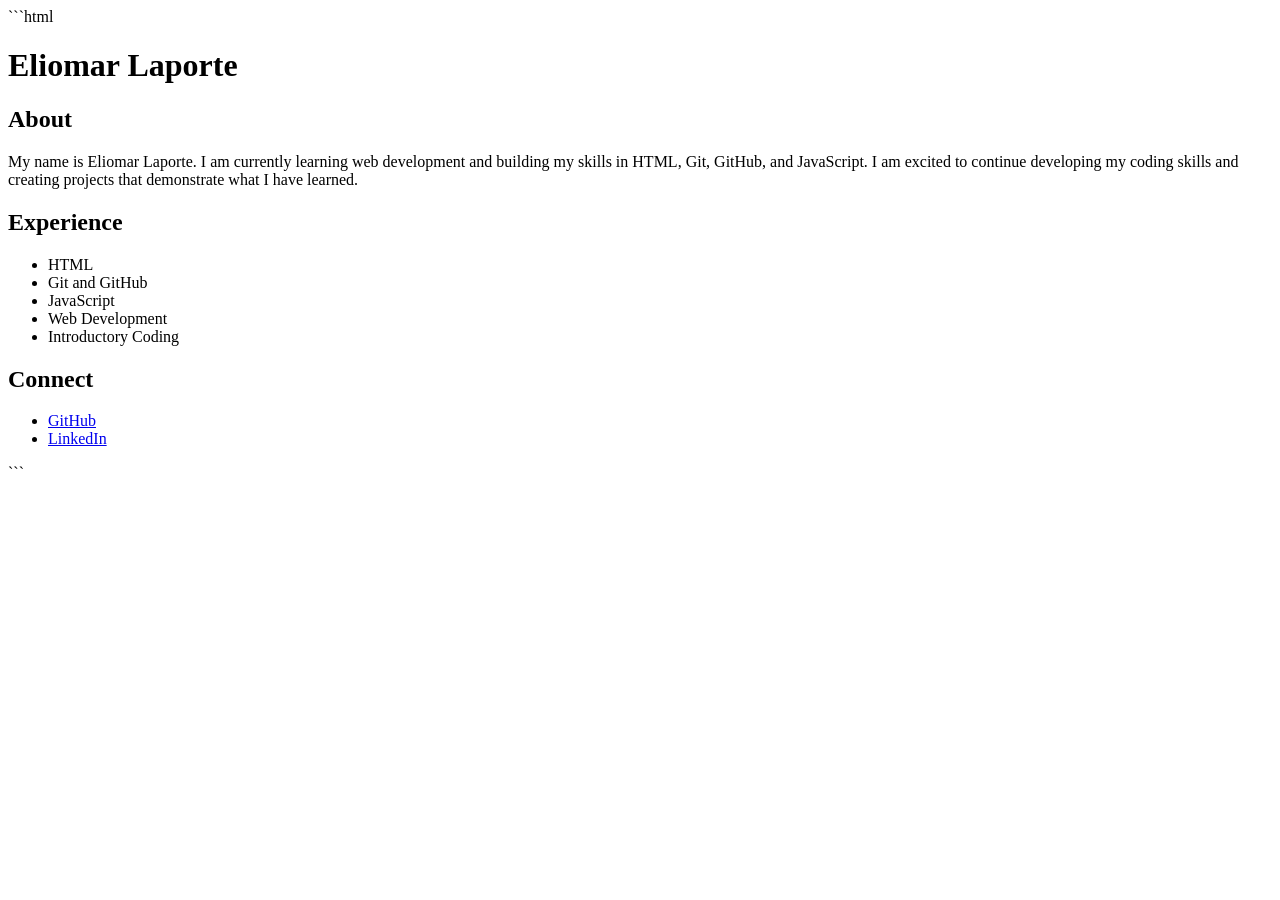
==== index.html @ 5fbab970 "revert CSS changes from main" ====
```html
<!DOCTYPE html>
<html lang="en">

<head>
    <title>Eliomar Laporte's Portfolio</title>

    <meta charset="UTF-8">
    <meta name="description" content="Eliomar Laporte's personal portfolio website">
    <meta name="keywords" content="Eliomar Laporte, HTML, GitHub, LinkedIn, web development, portfolio">
    <meta name="author" content="Eliomar Laporte">
</head>

<body>

    <h1>Eliomar Laporte</h1>

    <section id="About">
        <h2>About</h2>

        <p>
            My name is Eliomar Laporte. I am currently learning web development
            and building my skills in HTML, Git, GitHub, and JavaScript. I am
            excited to continue developing my coding skills and creating projects
            that demonstrate what I have learned.
        </p>
    </section>

    <section id="Experience">
        <h2>Experience</h2>

        <ul>
            <li>HTML</li>
            <li>Git and GitHub</li>
            <li>JavaScript</li>
            <li>Web Development</li>
            <li>Introductory Coding</li>
        </ul>
    </section>

    <section id="Connect">
        <h2>Connect</h2>

        <ul>
            <li>
                <a href="https://github.com/DrShrimpPuertoRico04">GitHub</a>
            </li>

            <li>
                <a href="https://www.linkedin.com/in/eliomar-laporte-131102322">LinkedIn</a>
            </li>
        </ul>
    </section>

</body>

</html>
```
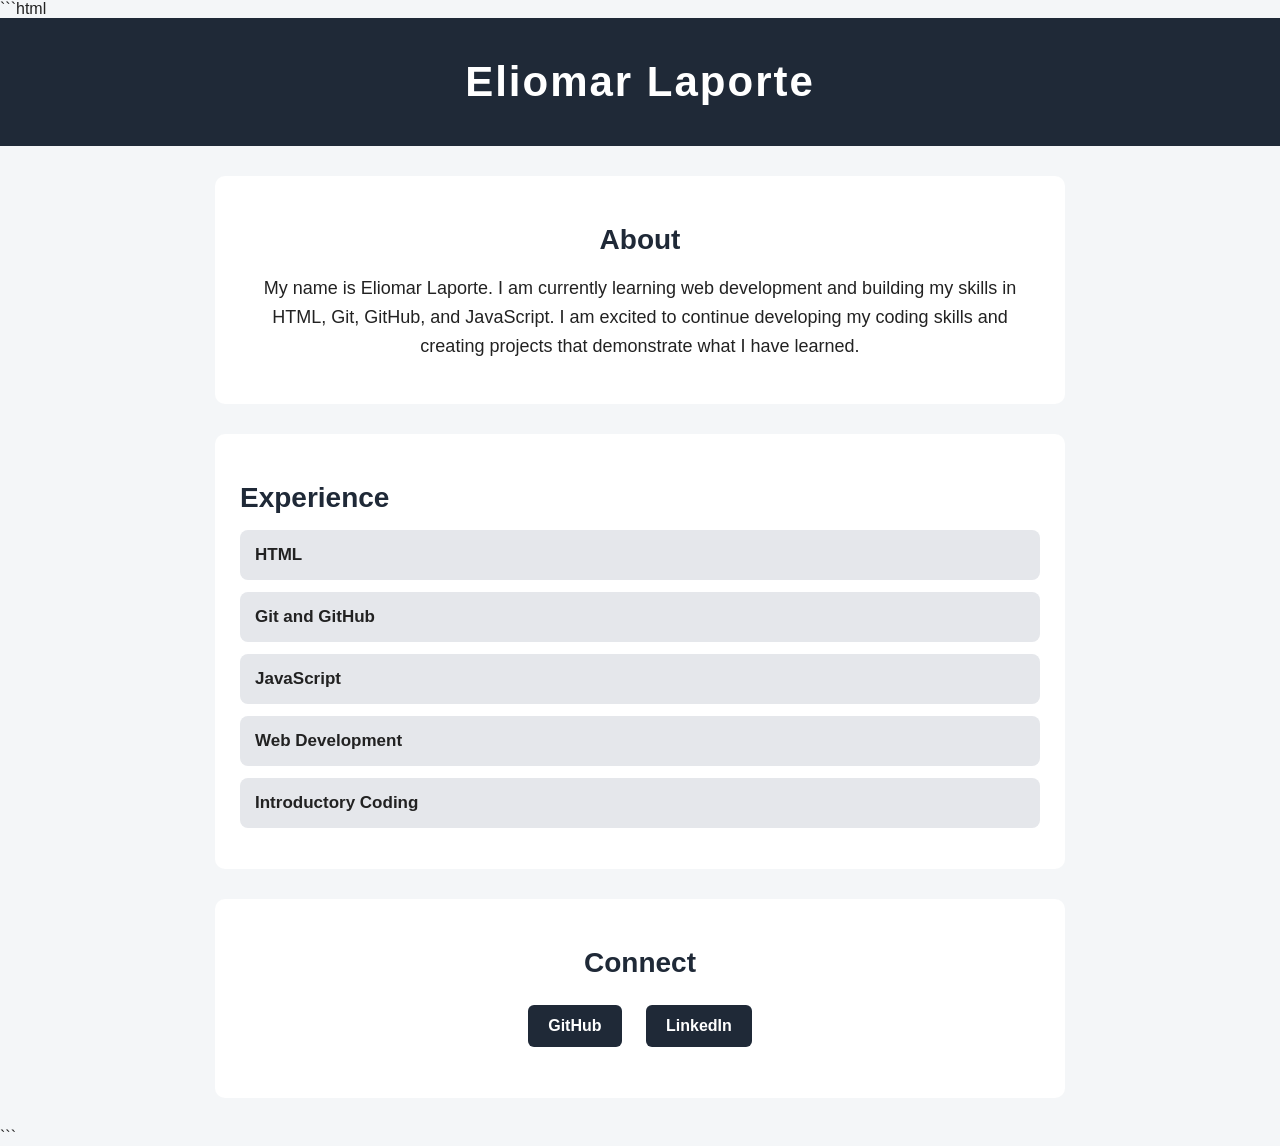
==== commit 62da08c5: "complete lesson 6 CSS styling" ====
--- a/index.html
+++ b/index.html
@@ -9,6 +9,8 @@
     <meta name="description" content="Eliomar Laporte's personal portfolio website">
     <meta name="keywords" content="Eliomar Laporte, HTML, GitHub, LinkedIn, web development, portfolio">
     <meta name="author" content="Eliomar Laporte">
+   
+    <link rel="stylesheet" href="css/index.css">
 </head>
 
 <body>
--- a/css/index.css
+++ b/css/index.css
@@ -0,0 +1,88 @@
+body {
+    background-color: #f4f6f8;
+    color: #222222;
+    font-family: Arial, Helvetica, sans-serif;
+    margin: 0;
+    padding: 0;
+}
+
+section {
+    margin: 30px auto;
+    padding: 25px;
+    max-width: 800px;
+    background-color: white;
+    border-radius: 10px;
+}
+
+#About {
+    text-align: center;
+}
+
+#Experience {
+    text-align: left;
+}
+
+#Connect {
+    text-align: center;
+}
+
+h1 {
+    background-color: #1f2937;
+    color: white;
+    font-size: 42px;
+    font-weight: bold;
+    text-align: center;
+    margin: 0;
+    padding: 40px 20px;
+    letter-spacing: 2px;
+}
+
+h2 {
+    color: #1f2937;
+    font-size: 28px;
+    font-weight: bold;
+    margin-bottom: 15px;
+}
+
+p {
+    font-size: 18px;
+    line-height: 1.6;
+}
+
+#Experience ul {
+    padding: 0;
+    list-style: none;
+}
+
+#Experience li {
+    background-color: #e5e7eb;
+    margin: 12px 0;
+    padding: 15px;
+    border-radius: 8px;
+    font-size: 17px;
+    font-weight: bold;
+}
+
+#Connect ul {
+    list-style: none;
+    padding: 0;
+}
+
+#Connect li {
+    display: inline-block;
+    margin: 10px;
+}
+
+#Connect a {
+    display: inline-block;
+    background-color: #1f2937;
+    color: white;
+    text-decoration: none;
+    padding: 12px 20px;
+    border-radius: 6px;
+    font-weight: bold;
+}
+
+#Connect a:hover {
+    background-color: #374151;
+}
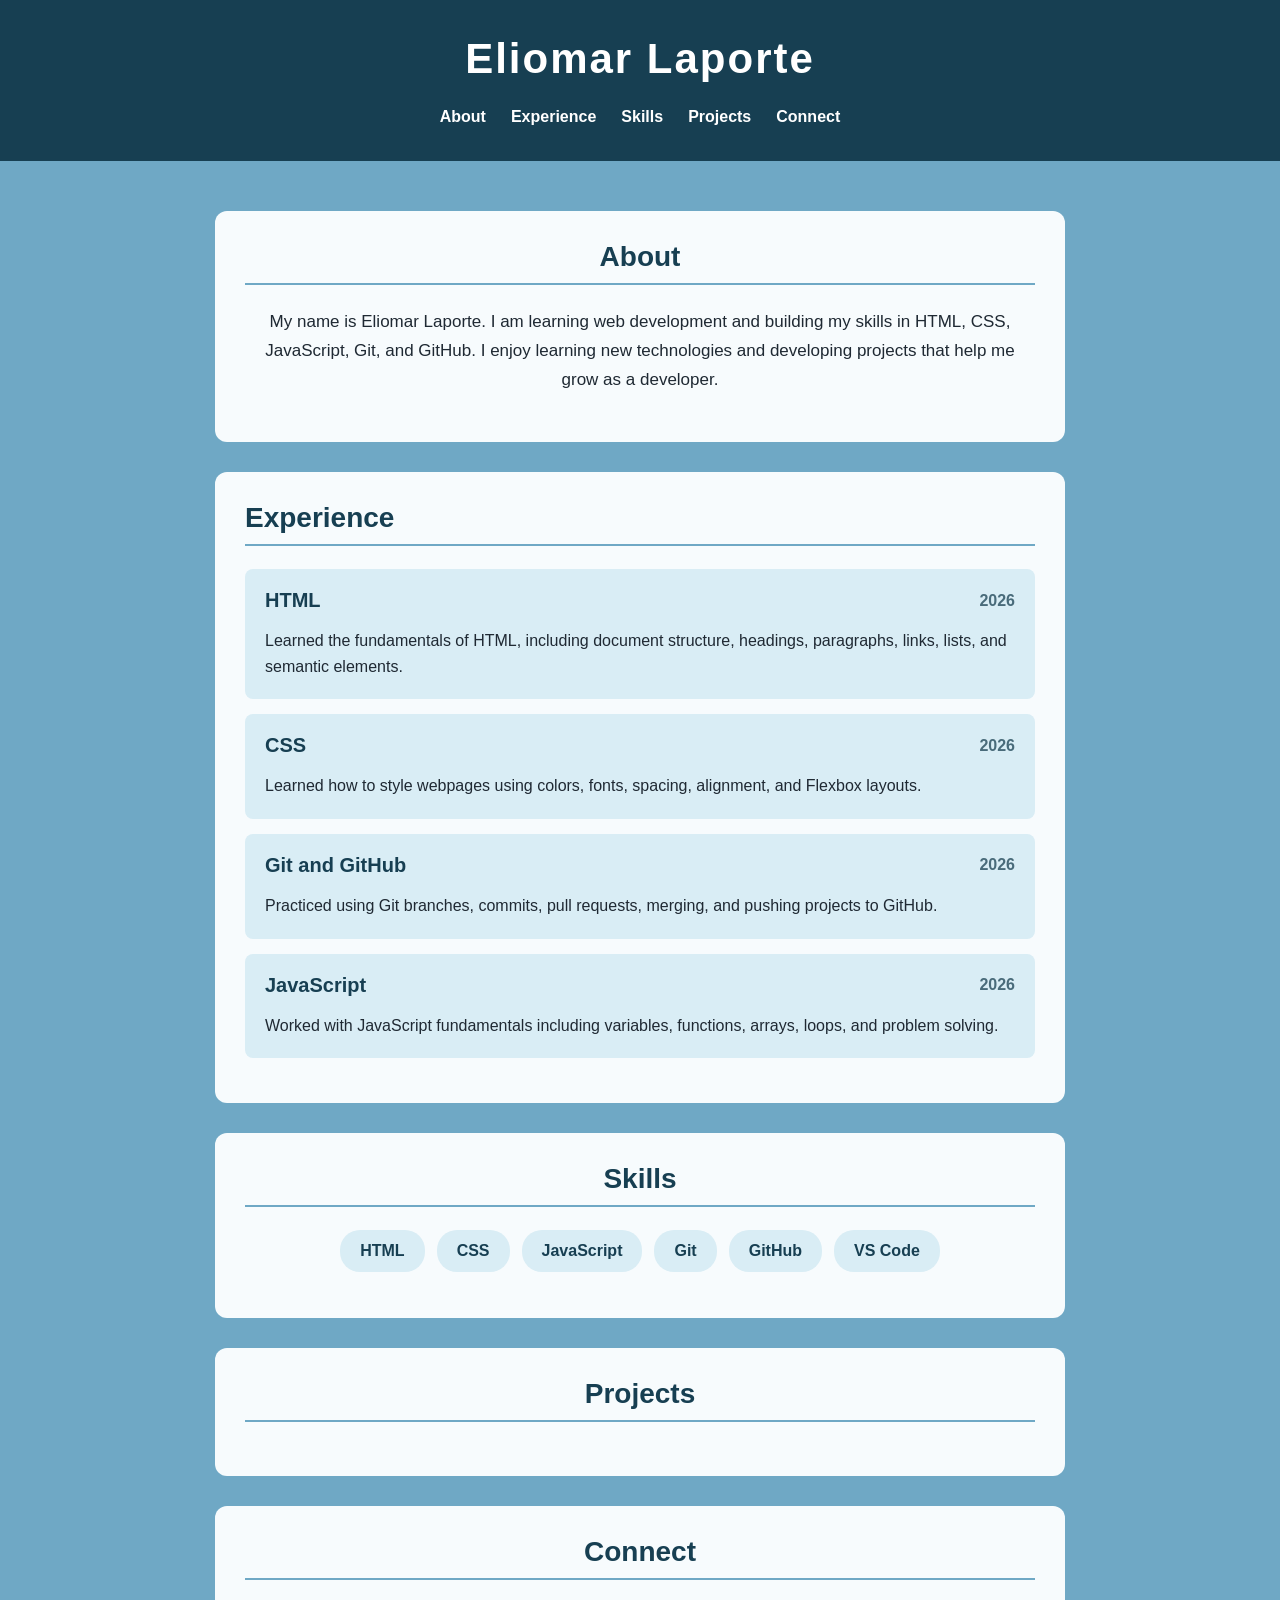
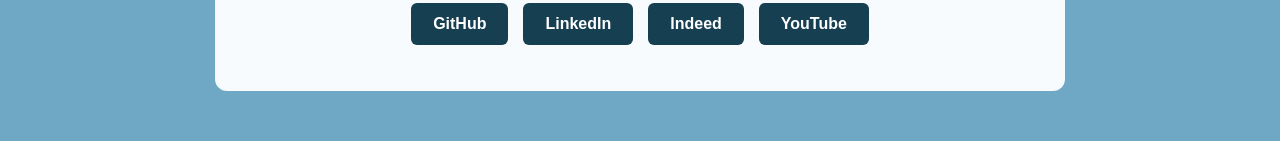
==== commit 7fa11b48: "update portfolio navigation and styling" ====
--- a/index.html
+++ b/index.html
@@ -1,60 +1,147 @@
-```html
 <!DOCTYPE html>
 <html lang="en">
-
 <head>
     <title>Eliomar Laporte's Portfolio</title>
 
     <meta charset="UTF-8">
     <meta name="description" content="Eliomar Laporte's personal portfolio website">
-    <meta name="keywords" content="Eliomar Laporte, HTML, GitHub, LinkedIn, web development, portfolio">
+    <meta name="keywords" content="Eliomar Laporte, HTML, CSS, JavaScript, GitHub, LinkedIn">
     <meta name="author" content="Eliomar Laporte">
-   
+
     <link rel="stylesheet" href="css/index.css">
 </head>
 
 <body>
 
-    <h1>Eliomar Laporte</h1>
+    <header>
+        <h1>Eliomar Laporte</h1>
 
-    <section id="About">
-        <h2>About</h2>
+        <nav>
+            <ul>
+                <li><a href="#About">About</a></li>
+                <li><a href="#Experience">Experience</a></li>
+                <li><a href="#Skills">Skills</a></li>
+                <li><a href="#Projects">Projects</a></li>
+                <li><a href="#Connect">Connect</a></li>
+            </ul>
+        </nav>
+    </header>
 
-        <p>
-            My name is Eliomar Laporte. I am currently learning web development
-            and building my skills in HTML, Git, GitHub, and JavaScript. I am
-            excited to continue developing my coding skills and creating projects
-            that demonstrate what I have learned.
-        </p>
-    </section>
+    <main>
 
-    <section id="Experience">
-        <h2>Experience</h2>
+        <section id="About">
+            <h2>About</h2>
+            <p>
+                My name is Eliomar Laporte. I am learning web development
+                and building my skills in HTML, CSS, JavaScript, Git, and
+                GitHub. I enjoy learning new technologies and developing
+                projects that help me grow as a developer.
+            </p>
+        </section>
 
-        <ul>
-            <li>HTML</li>
-            <li>Git and GitHub</li>
-            <li>JavaScript</li>
-            <li>Web Development</li>
-            <li>Introductory Coding</li>
-        </ul>
-    </section>
+        <section id="Experience">
+            <h2>Experience</h2>
 
-    <section id="Connect">
-        <h2>Connect</h2>
+            <ul>
+                <li>
+                    <div class="experience-title">
+                        <h3>HTML</h3>
+                        <span>2026</span>
+                    </div>
+                    <p>
+                        Learned the fundamentals of HTML, including document
+                        structure, headings, paragraphs, links, lists, and
+                        semantic elements.
+                    </p>
+                </li>
 
-        <ul>
-            <li>
-                <a href="https://github.com/DrShrimpPuertoRico04">GitHub</a>
-            </li>
+                <li>
+                    <div class="experience-title">
+                        <h3>CSS</h3>
+                        <span>2026</span>
+                    </div>
+                    <p>
+                        Learned how to style webpages using colors, fonts,
+                        spacing, alignment, and Flexbox layouts.
+                    </p>
+                </li>
 
-            <li>
-                <a href="https://www.linkedin.com/in/eliomar-laporte-131102322">LinkedIn</a>
-            </li>
-        </ul>
-    </section>
+                <li>
+                    <div class="experience-title">
+                        <h3>Git and GitHub</h3>
+                        <span>2026</span>
+                    </div>
+                    <p>
+                        Practiced using Git branches, commits, pull requests,
+                        merging, and pushing projects to GitHub.
+                    </p>
+                </li>
+
+                <li>
+                    <div class="experience-title">
+                        <h3>JavaScript</h3>
+                        <span>2026</span>
+                    </div>
+                    <p>
+                        Worked with JavaScript fundamentals including
+                        variables, functions, arrays, loops, and problem
+                        solving.
+                    </p>
+                </li>
+            </ul>
+        </section>
+
+        <section id="Skills">
+            <h2>Skills</h2>
+
+            <ul>
+                <li>HTML</li>
+                <li>CSS</li>
+                <li>JavaScript</li>
+                <li>Git</li>
+                <li>GitHub</li>
+                <li>VS Code</li>
+            </ul>
+        </section>
+
+        <section id="Projects">
+            <h2>Projects</h2>
+
+            <ul>
+            </ul>
+        </section>
+
+        <section id="Connect">
+            <h2>Connect</h2>
+
+            <ul>
+                <li>
+                    <a href="https://github.com/DrShrimpPuertoRico04" target="_blank">
+                        GitHub
+                    </a>
+                </li>
+
+                <li>
+                    <a href="https://www.linkedin.com/in/eliomar-laporte-131102322" target="_blank">
+                        LinkedIn
+                    </a>
+                </li>
+
+                <li>
+                    <a href="https://profile.indeed.com/p/eliomarl-3m7c6fk" target="_blank">
+                        Indeed
+                    </a>
+                </li>
+
+                <li>
+                    <a href="https://www.youtube.com/@bluer0c" target="_blank">
+                        YouTube
+                    </a>
+                </li>
+            </ul>
+        </section>
+
+    </main>
 
 </body>
-
-</html>
-```
+</html>
--- a/css/index.css
+++ b/css/index.css
@@ -1,88 +1,166 @@
 body {
-    background-color: #f4f6f8;
-    color: #222222;
+    background-color: #6fa8c5;
+    color: #1f2933;
     font-family: Arial, Helvetica, sans-serif;
     margin: 0;
     padding: 0;
 }
 
+header {
+    background-color: #173f52;
+    padding: 35px 20px;
+}
+
+h1 {
+    color: white;
+    font-size: 42px;
+    text-align: center;
+    margin: 0 0 25px 0;
+    letter-spacing: 2px;
+}
+
+nav ul {
+    display: flex;
+    justify-content: center;
+    flex-wrap: wrap;
+    gap: 25px;
+    list-style: none;
+    margin: 0;
+    padding: 0;
+}
+
+nav a {
+    color: white;
+    text-decoration: none;
+    font-weight: bold;
+    font-size: 16px;
+}
+
+nav a:hover {
+    text-decoration: underline;
+}
+
+main {
+    padding: 20px;
+}
+
 section {
+    max-width: 850px;
     margin: 30px auto;
-    padding: 25px;
-    max-width: 800px;
-    background-color: white;
-    border-radius: 10px;
+    padding: 30px;
+    background-color: #f7fbfd;
+    border-radius: 12px;
+    box-sizing: border-box;
+}
+
+section h2 {
+    color: #173f52;
+    font-size: 28px;
+    margin-top: 0;
+    border-bottom: 2px solid #6fa8c5;
+    padding-bottom: 10px;
 }
 
 #About {
     text-align: center;
 }
 
-#Experience {
-    text-align: left;
+#About p {
+    font-size: 17px;
+    line-height: 1.7;
+}
+
+#Experience ul {
+    list-style: none;
+    padding: 0;
+    margin: 0;
+}
+
+#Experience li {
+    display: flex;
+    flex-direction: column;
+    background-color: #d9edf5;
+    margin: 15px 0;
+    padding: 20px;
+    border-radius: 8px;
+}
+
+.experience-title {
+    display: flex;
+    justify-content: space-between;
+    align-items: center;
+}
+
+.experience-title h3 {
+    color: #173f52;
+    margin: 0;
+    font-size: 20px;
+}
+
+.experience-title span {
+    font-weight: bold;
+    color: #496b7a;
+}
+
+#Experience p {
+    line-height: 1.6;
+    margin-bottom: 0;
+}
+
+#Skills {
+    text-align: center;
+}
+
+#Skills ul {
+    display: flex;
+    justify-content: center;
+    flex-wrap: wrap;
+    gap: 12px;
+    list-style: none;
+    padding: 0;
+}
+
+#Skills li {
+    background-color: #d9edf5;
+    padding: 12px 20px;
+    border-radius: 20px;
+    font-weight: bold;
+    color: #173f52;
+}
+
+#Projects {
+    text-align: center;
+}
+
+#Projects ul {
+    list-style: none;
+    padding: 0;
 }
 
 #Connect {
     text-align: center;
 }
 
-h1 {
-    background-color: #1f2937;
-    color: white;
-    font-size: 42px;
-    font-weight: bold;
-    text-align: center;
-    margin: 0;
-    padding: 40px 20px;
-    letter-spacing: 2px;
-}
-
-h2 {
-    color: #1f2937;
-    font-size: 28px;
-    font-weight: bold;
-    margin-bottom: 15px;
-}
-
-p {
-    font-size: 18px;
-    line-height: 1.6;
-}
-
-#Experience ul {
-    padding: 0;
-    list-style: none;
-}
-
-#Experience li {
-    background-color: #e5e7eb;
-    margin: 12px 0;
-    padding: 15px;
-    border-radius: 8px;
-    font-size: 17px;
-    font-weight: bold;
-}
-
 #Connect ul {
+    display: flex;
+    justify-content: center;
+    align-items: center;
+    flex-wrap: wrap;
+    gap: 15px;
     list-style: none;
     padding: 0;
 }
 
-#Connect li {
-    display: inline-block;
-    margin: 10px;
-}
-
 #Connect a {
-    display: inline-block;
-    background-color: #1f2937;
+    display: block;
+    background-color: #173f52;
     color: white;
     text-decoration: none;
-    padding: 12px 20px;
+    padding: 12px 22px;
     border-radius: 6px;
     font-weight: bold;
 }
 
 #Connect a:hover {
-    background-color: #374151;
+    background-color: #245a70;
 }
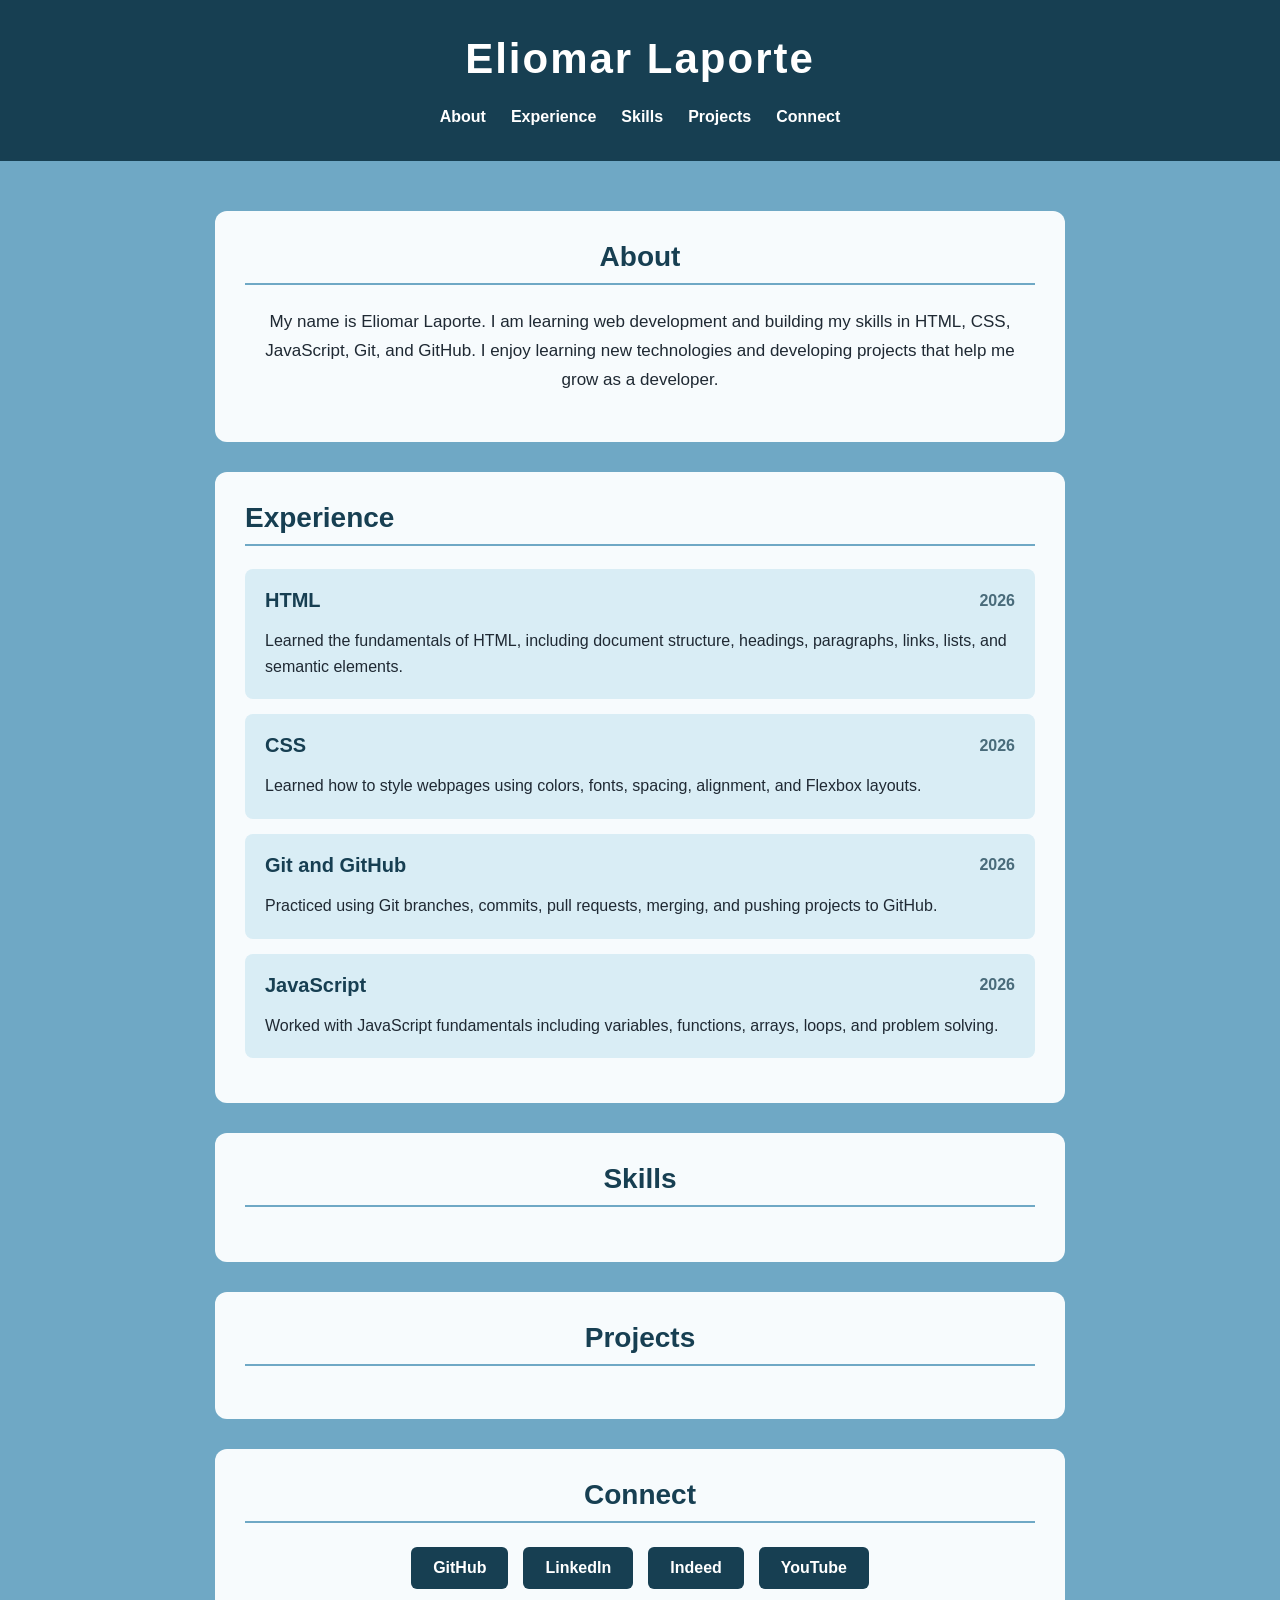
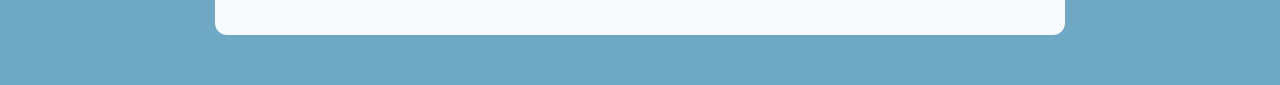
==== commit 8a81c9a9: "js added, created footer and skills" ====
--- a/index.html
+++ b/index.html
@@ -92,17 +92,9 @@
         </section>
 
         <section id="Skills">
-            <h2>Skills</h2>
-
-            <ul>
-                <li>HTML</li>
-                <li>CSS</li>
-                <li>JavaScript</li>
-                <li>Git</li>
-                <li>GitHub</li>
-                <li>VS Code</li>
-            </ul>
-        </section>
+    <h2>Skills</h2>
+    <ul></ul>
+</section>
 
         <section id="Projects">
             <h2>Projects</h2>
@@ -141,7 +133,8 @@
             </ul>
         </section>
 
-    </main>
+        </main>
 
+    <script src="js/index.js"></script>
 </body>
 </html>
--- a/css/index.css
+++ b/css/index.css
@@ -114,19 +114,31 @@
 #Skills ul {
     display: flex;
     justify-content: center;
+    align-items: center;
     flex-wrap: wrap;
-    gap: 12px;
+    gap: 15px;
     list-style: none;
     padding: 0;
+    margin: 25px 0 0 0;
 }
 
 #Skills li {
-    background-color: #d9edf5;
-    padding: 12px 20px;
-    border-radius: 20px;
+    background-color: #b9e3f2;
+    color: #173f52;
+    padding: 12px 24px;
+    border-radius: 50px;
+    font-size: 16px;
     font-weight: bold;
-    color: #173f52;
+    border: 2px solid #8bc9df;
+    box-shadow: 0 3px 8px rgba(23, 63, 82, 0.15);
+    transition: transform 0.2s ease, box-shadow 0.2s ease;
 }
+
+#Skills li:hover {
+    transform: translateY(-4px);
+    box-shadow: 0 6px 12px rgba(23, 63, 82, 0.25);
+}
+
 
 #Projects {
     text-align: center;
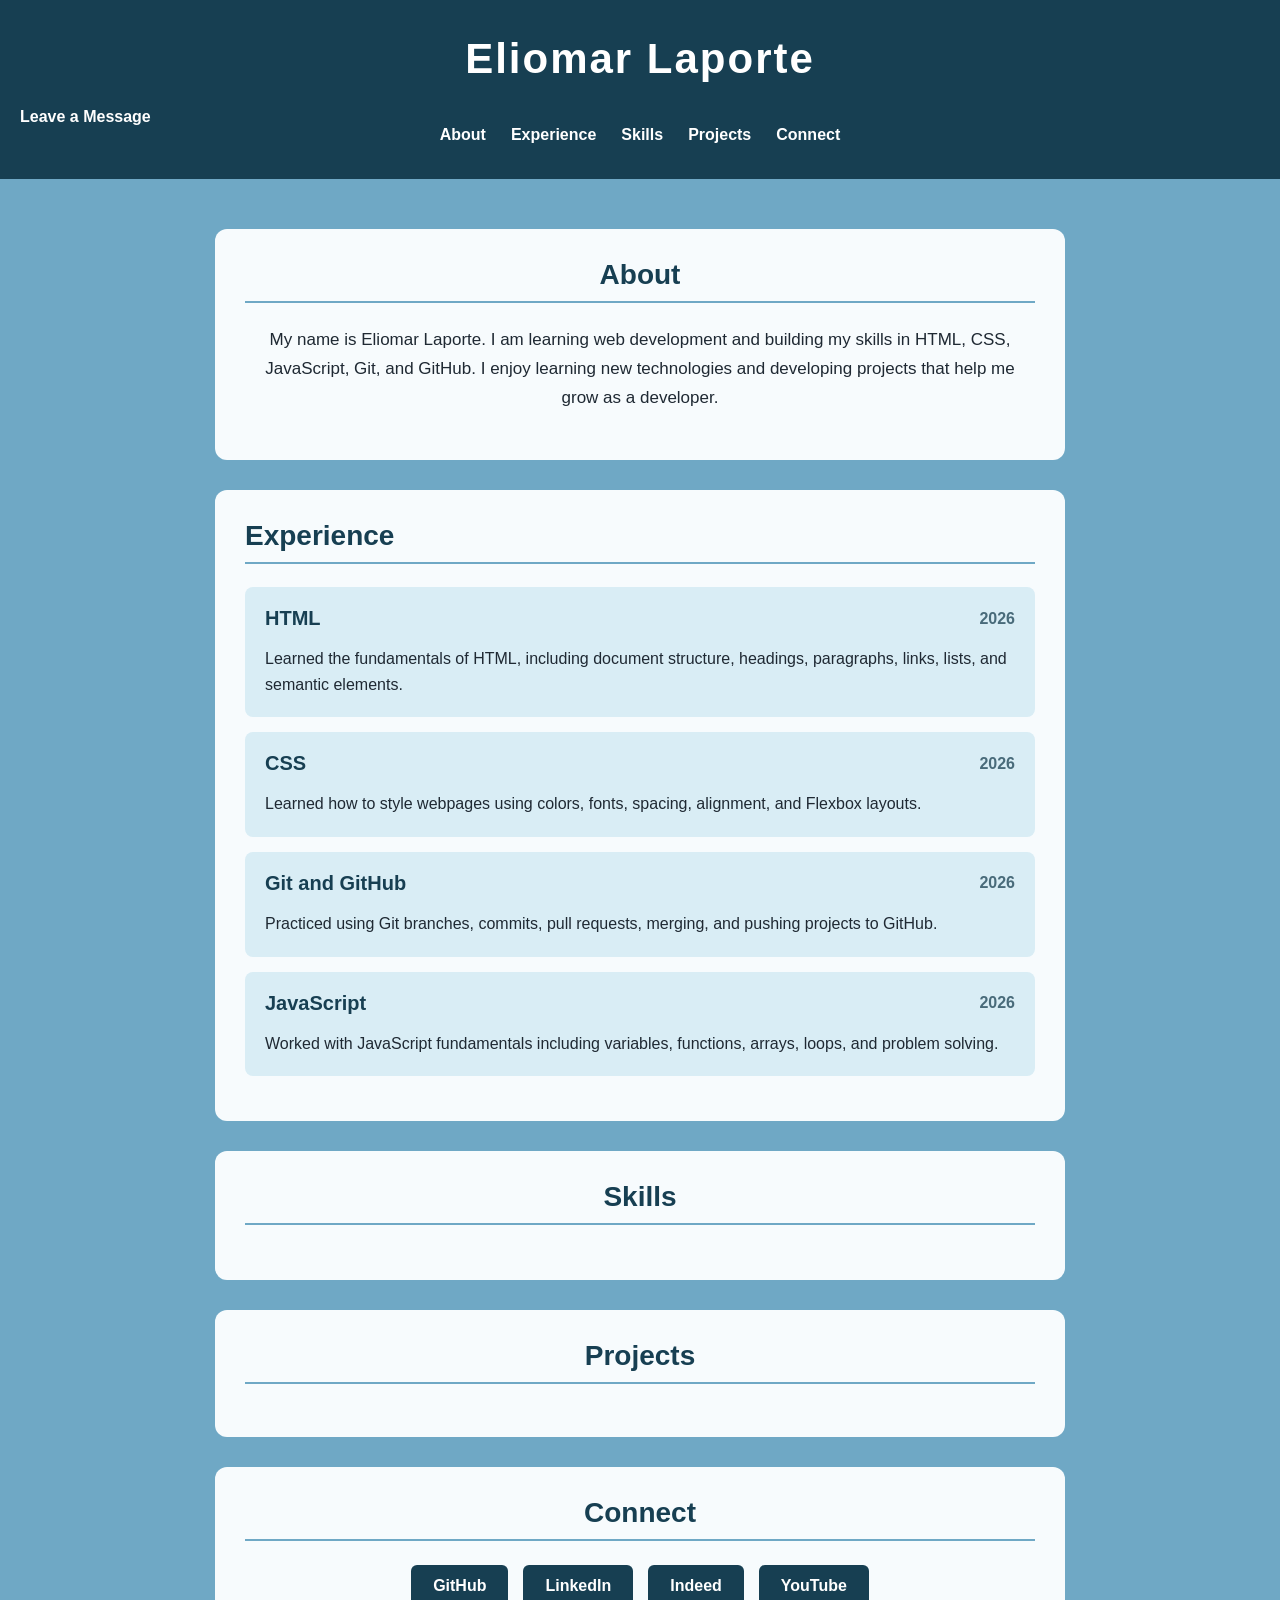
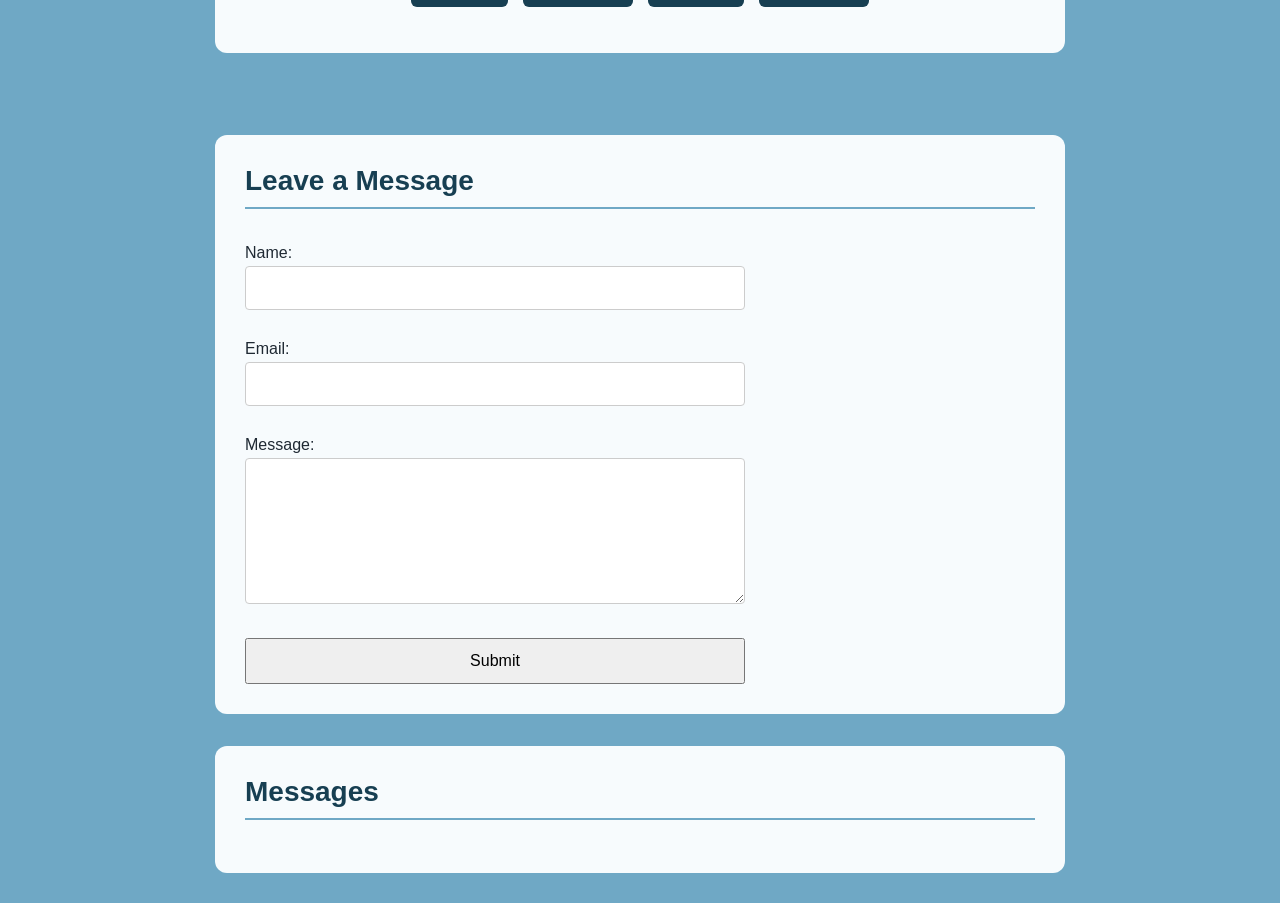
==== commit e74777e2: "form and functionality added" ====
--- a/index.html
+++ b/index.html
@@ -17,6 +17,9 @@
         <h1>Eliomar Laporte</h1>
 
         <nav>
+         
+         <a href="#leave_message">Leave a Message</a>   
+  
             <ul>
                 <li><a href="#About">About</a></li>
                 <li><a href="#Experience">Experience</a></li>
@@ -134,7 +137,38 @@
         </section>
 
         </main>
+<section id="leave_message">
+  <h2>Leave a Message</h2>
 
-    <script src="js/index.js"></script>
+  <form name="leave_message">
+    <label for="usersName">Name:</label>
+    <input type="text" name="usersName" id="usersName" required>
+
+    <br>
+
+    <label for="usersEmail">Email:</label>
+    <input type="email" name="usersEmail" id="usersEmail" required>
+
+    <br>
+
+    <label for="usersMessage">Message:</label>
+    <textarea name="usersMessage" id="usersMessage" required></textarea>
+
+    <br>
+
+    <button type="submit">Submit</button>
+  </form>
+</section>
+
+<section id="messages">
+  <h2>Messages</h2>
+  <ul></ul>
+</section>
+
+<script src="js/index.js"></script>
+
+
 </body>
-</html>+</html>
+
+
--- a/css/index.css
+++ b/css/index.css
@@ -175,4 +175,72 @@
 
 #Connect a:hover {
     background-color: #245a70;
-}+}
+
+#leave_message {
+  margin-top: 2rem;
+}
+
+#leave_message form {
+  display: flex;
+  flex-direction: column;
+  max-width: 500px;
+}
+
+#leave_message label {
+  margin-top: 0.75rem;
+  margin-bottom: 0.25rem;
+}
+
+#leave_message input,
+#leave_message textarea {
+  padding: 0.75rem;
+  font-size: 1rem;
+  border: 1px solid #ccc;
+  border-radius: 4px;
+}
+
+#leave_message textarea {
+  min-height: 120px;
+  resize: vertical;
+}
+
+#leave_message button {
+  margin-top: 1rem;
+  padding: 0.75rem 1.25rem;
+  font-size: 1rem;
+  cursor: pointer;
+}
+
+#messages {
+  margin-top: 2rem;
+}
+
+#messages li {
+  margin-bottom: 1rem;
+}
+
+#messages button {
+  margin-left: 1rem;
+  padding: 0.4rem 0.75rem;
+  cursor: pointer;
+}
+
+@media (max-width: 600px) {
+  #leave_message input,
+  #leave_message textarea,
+  #leave_message button {
+    width: 100%;
+    box-sizing: border-box;
+    min-height: 44px;
+  }
+
+  #leave_message textarea {
+    min-height: 120px;
+  }
+
+  #messages button {
+    min-height: 44px;
+    padding: 0.5rem 1rem;
+  }
+}
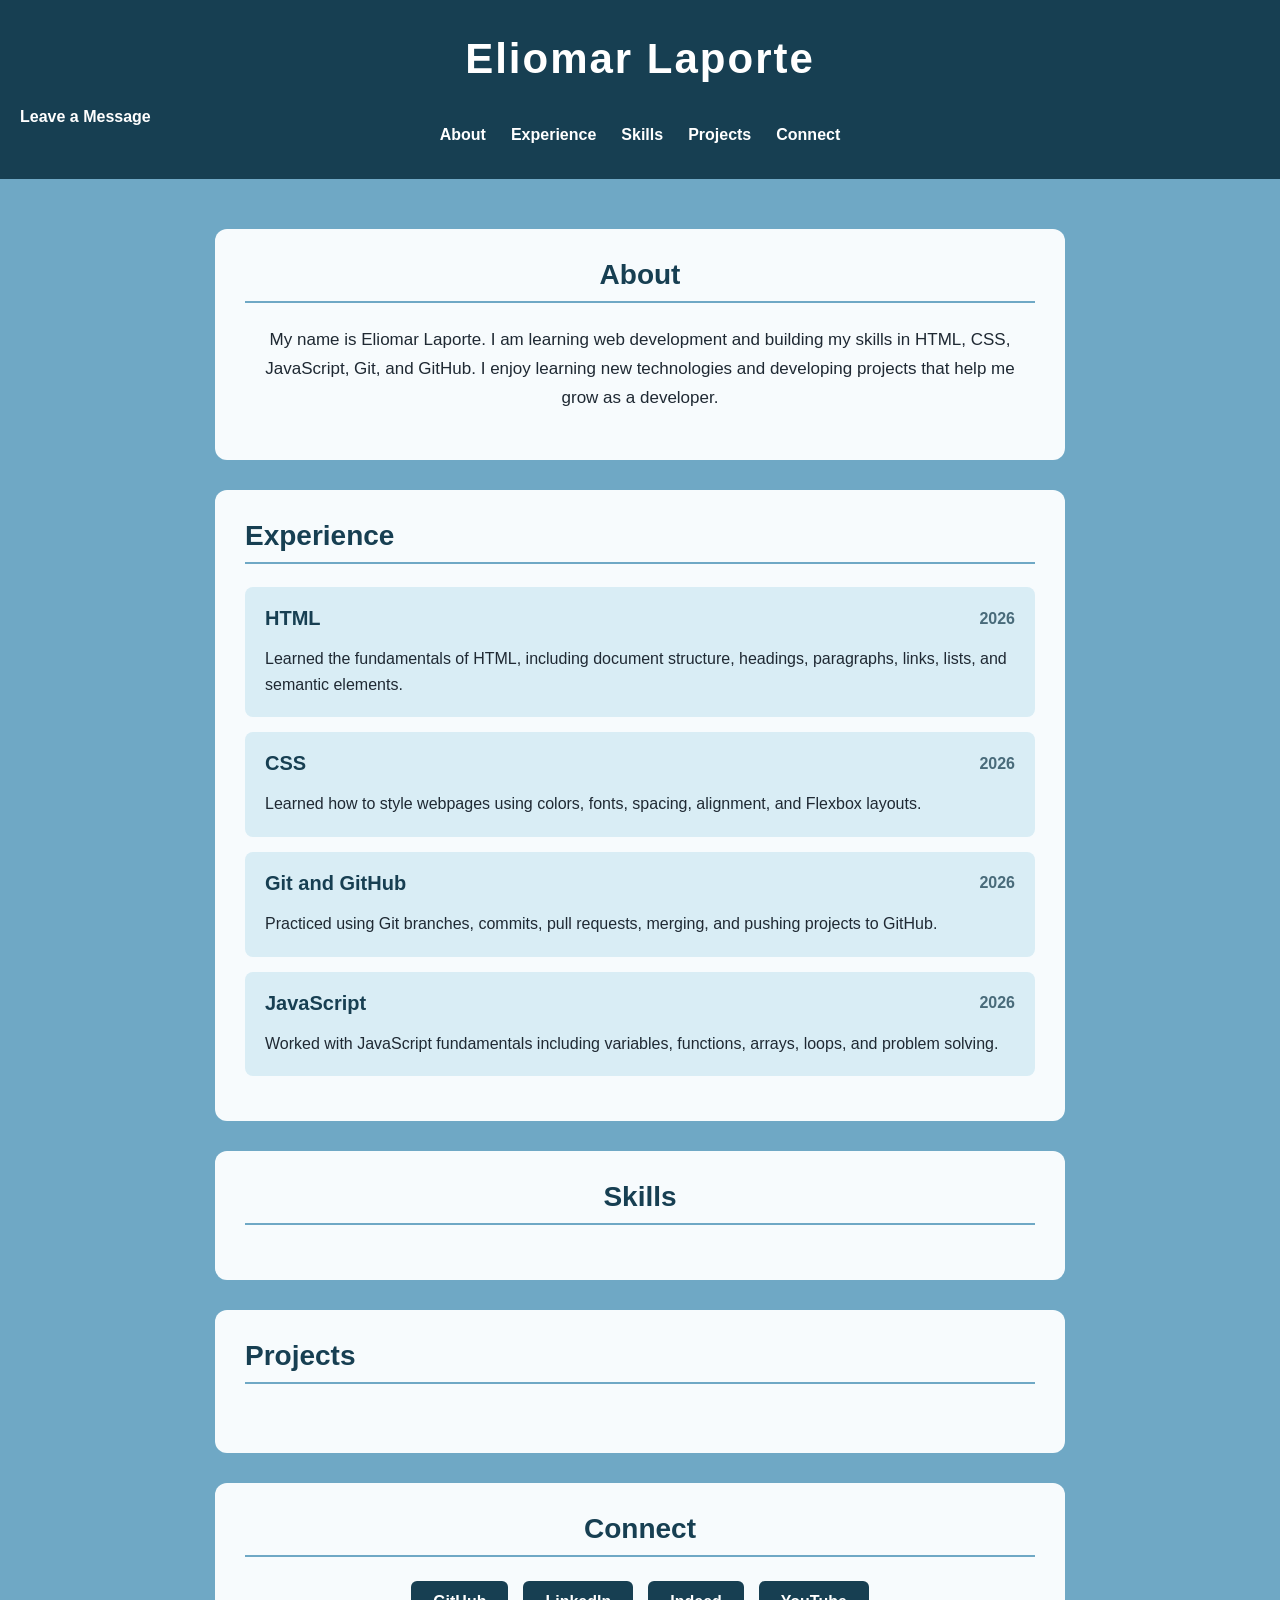
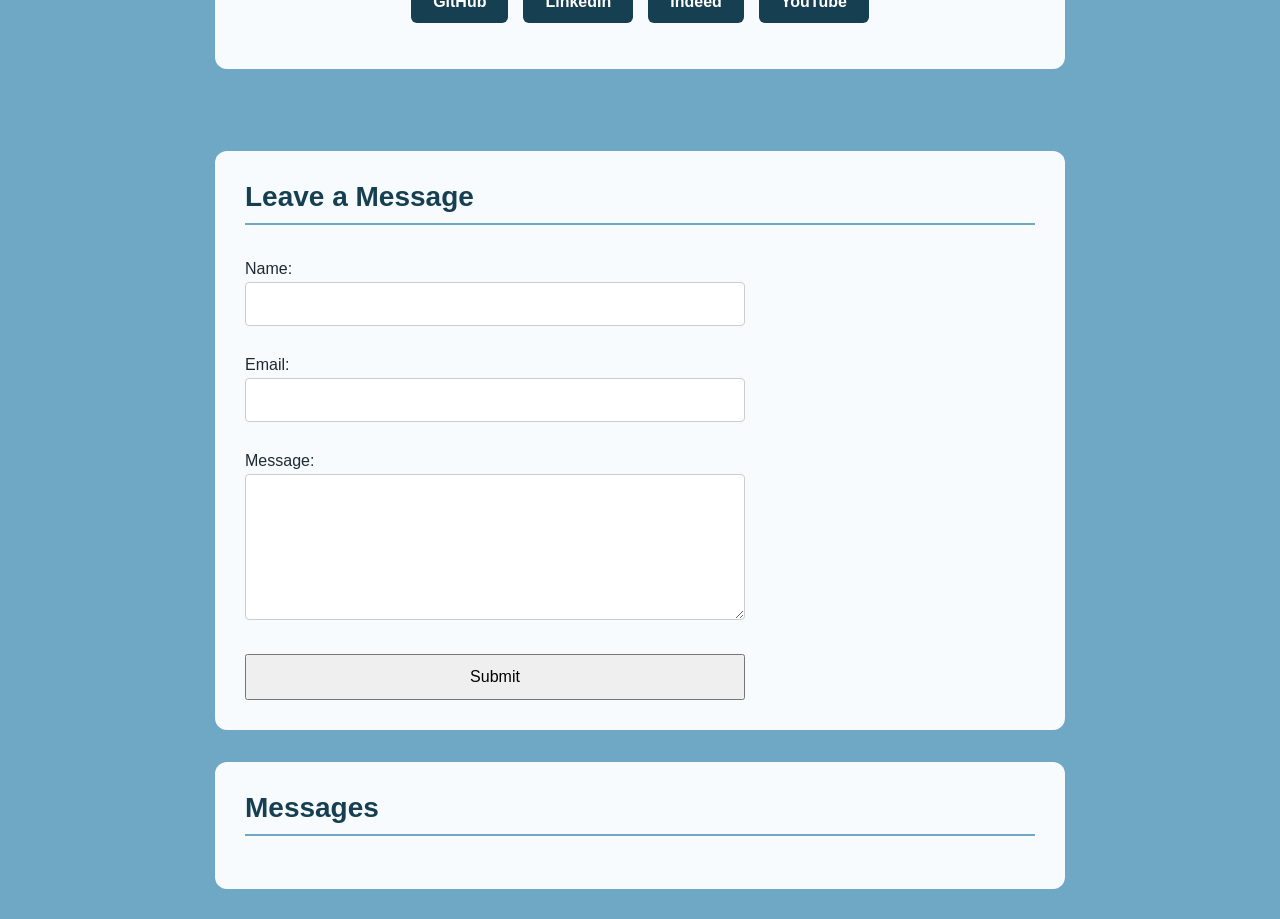
==== commit ab2e2299: "fetch GitHub repositories" ====
--- a/index.html
+++ b/index.html
@@ -99,12 +99,11 @@
     <ul></ul>
 </section>
 
-        <section id="Projects">
-            <h2>Projects</h2>
+       <section id="projects">
+  <h2>Projects</h2>
+  <ul></ul>
+</section>
 
-            <ul>
-            </ul>
-        </section>
 
         <section id="Connect">
             <h2>Connect</h2>
--- a/css/index.css
+++ b/css/index.css
@@ -244,3 +244,30 @@
     padding: 0.5rem 1rem;
   }
 }
+
+#projects ul {
+  display: flex;
+  flex-wrap: wrap;
+  gap: 1rem;
+  list-style: none;
+  padding: 0;
+}
+
+#projects li {
+  background-color: #f0f0f0;
+  padding: 1rem;
+  border-radius: 8px;
+  flex: 1 1 200px;
+  text-align: center;
+}
+
+@media (max-width: 600px) {
+  #projects ul {
+    flex-direction: column;
+  }
+
+  #projects li {
+    width: 100%;
+    box-sizing: border-box;
+  }
+}
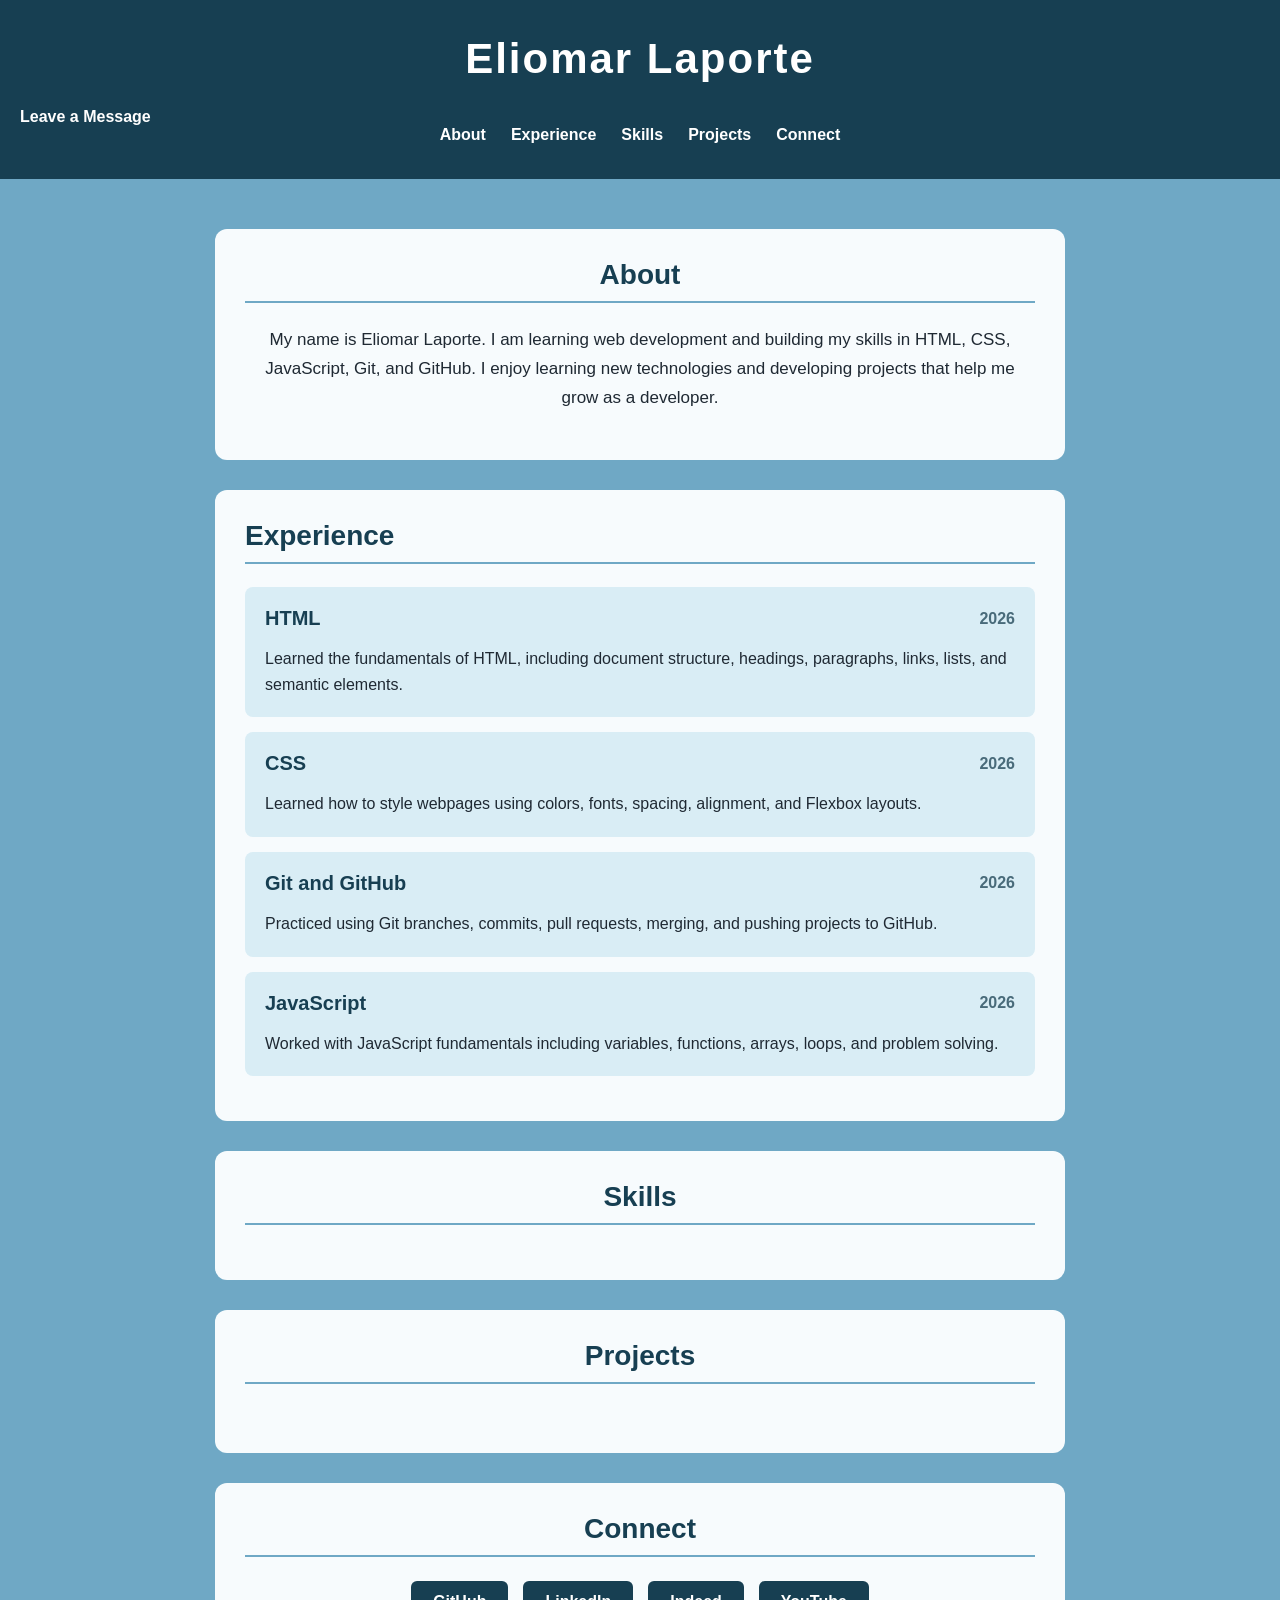
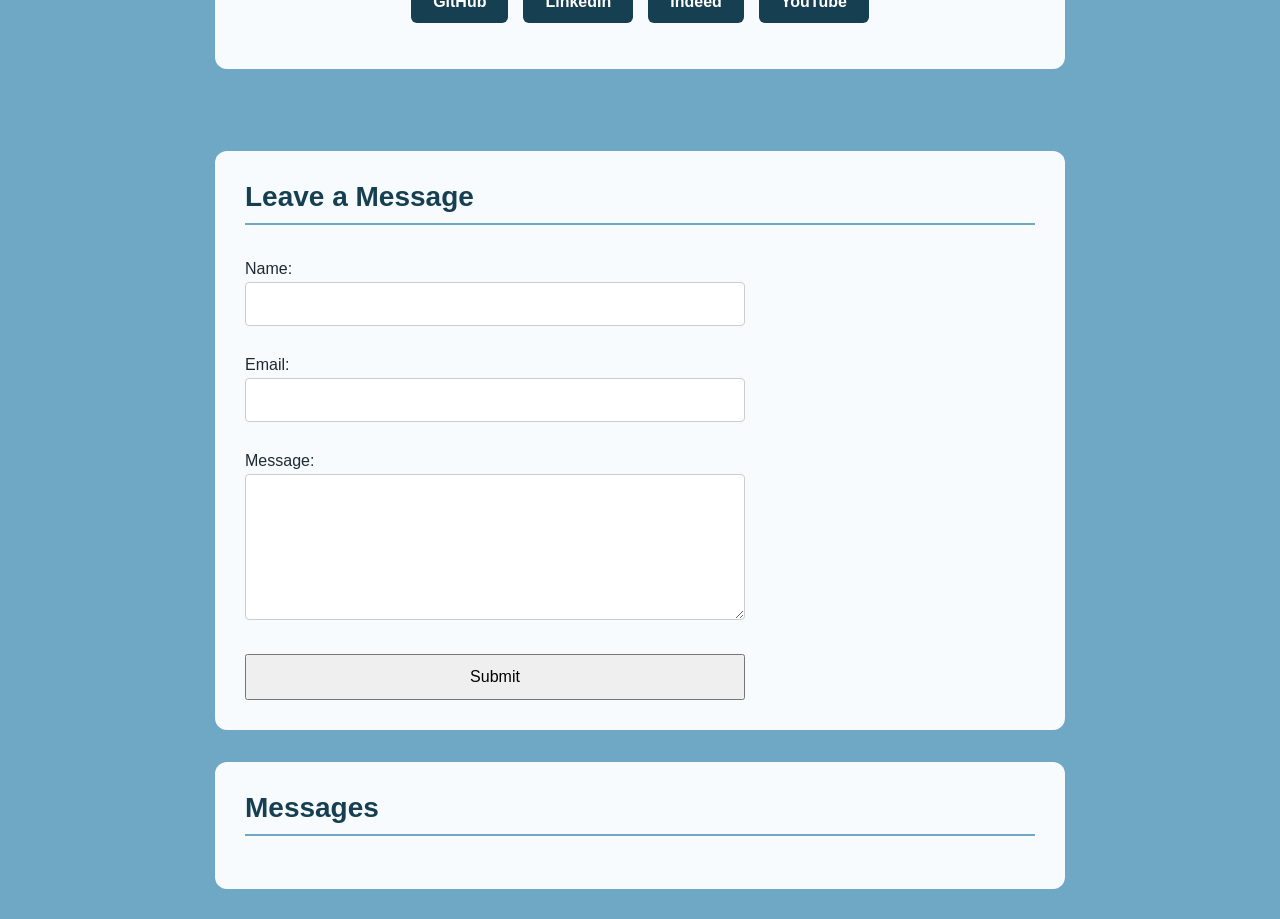
==== commit a0c16f82: "fetch GitHub repositories" ====
--- a/index.html
+++ b/index.html
@@ -99,10 +99,11 @@
     <ul></ul>
 </section>
 
-       <section id="projects">
+  <section id="Projects">
   <h2>Projects</h2>
   <ul></ul>
 </section>
+     
 
 
         <section id="Connect">
--- a/css/index.css
+++ b/css/index.css
@@ -245,7 +245,7 @@
   }
 }
 
-#projects ul {
+#Projects ul {
   display: flex;
   flex-wrap: wrap;
   gap: 1rem;
@@ -253,7 +253,7 @@
   padding: 0;
 }
 
-#projects li {
+#Projects li {
   background-color: #f0f0f0;
   padding: 1rem;
   border-radius: 8px;
@@ -262,12 +262,13 @@
 }
 
 @media (max-width: 600px) {
-  #projects ul {
+  #Projects ul {
     flex-direction: column;
   }
 
-  #projects li {
+  #Projects li {
     width: 100%;
     box-sizing: border-box;
   }
 }
+
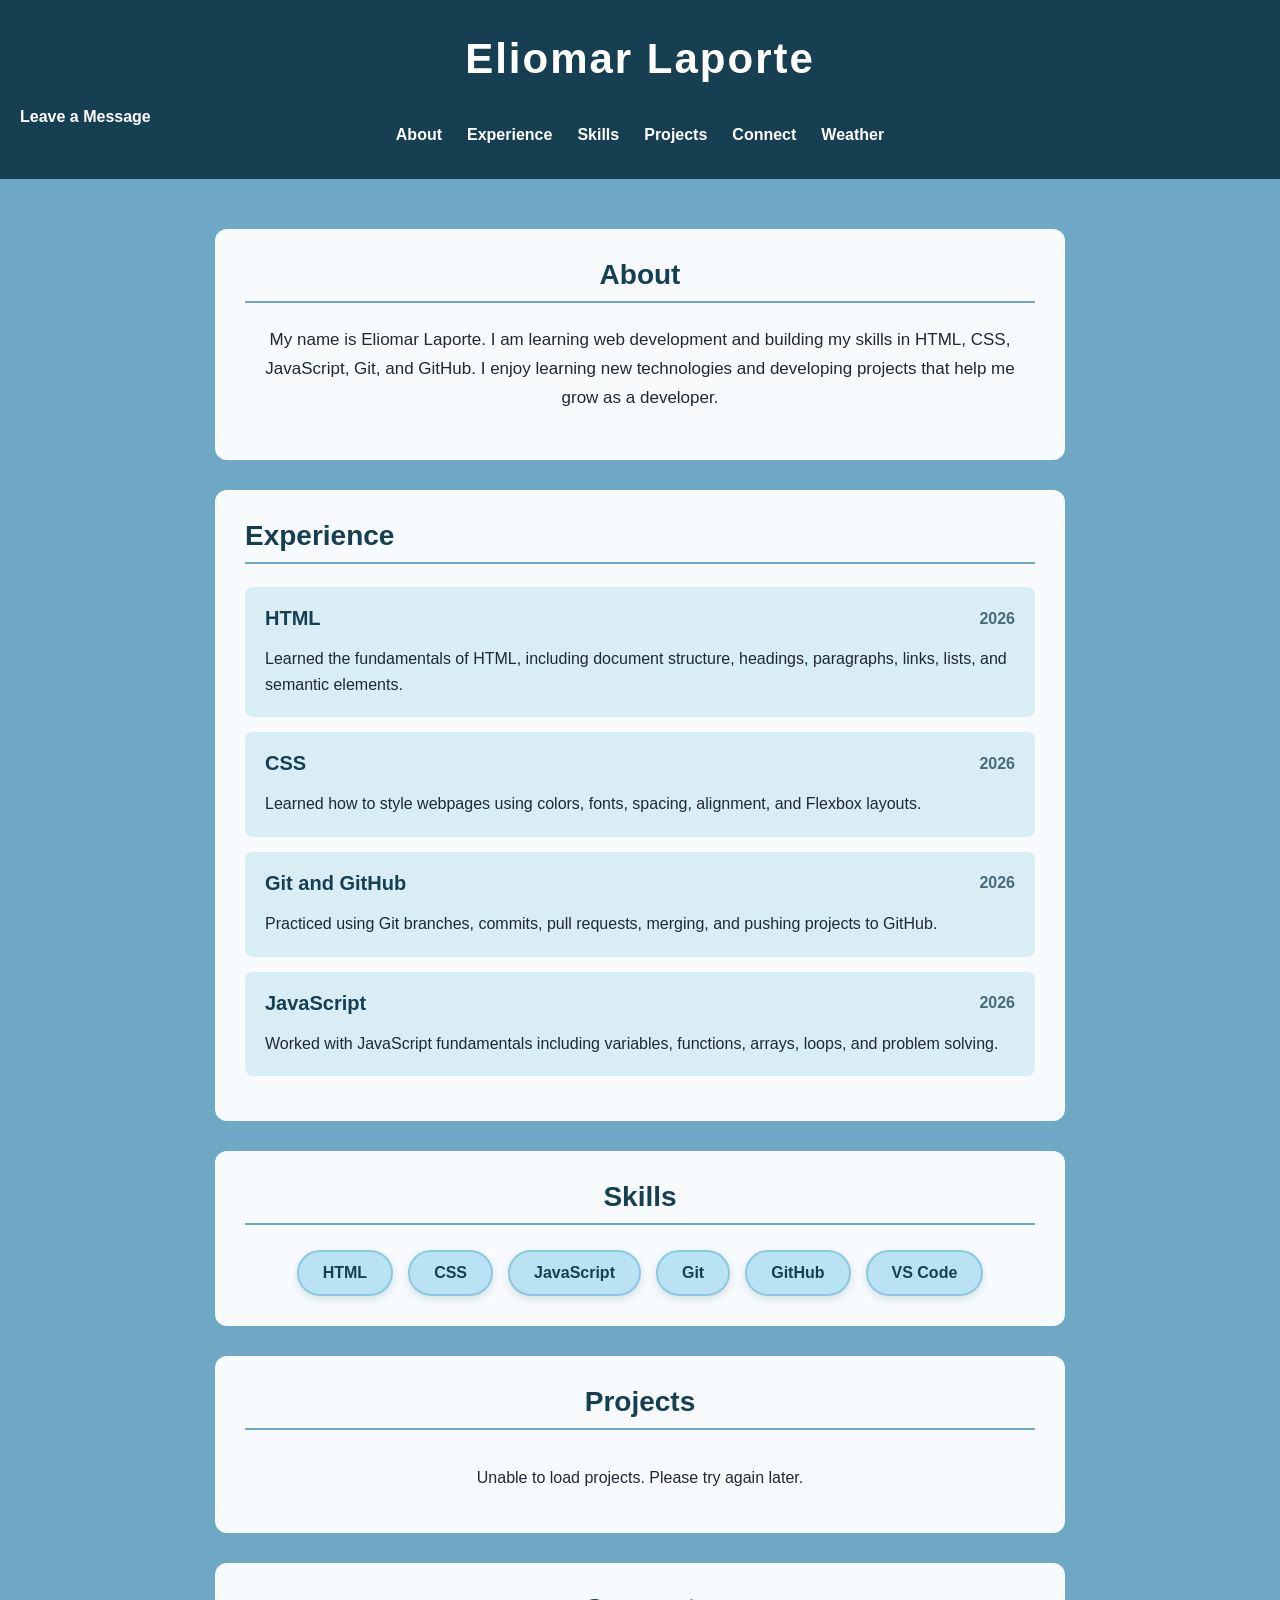
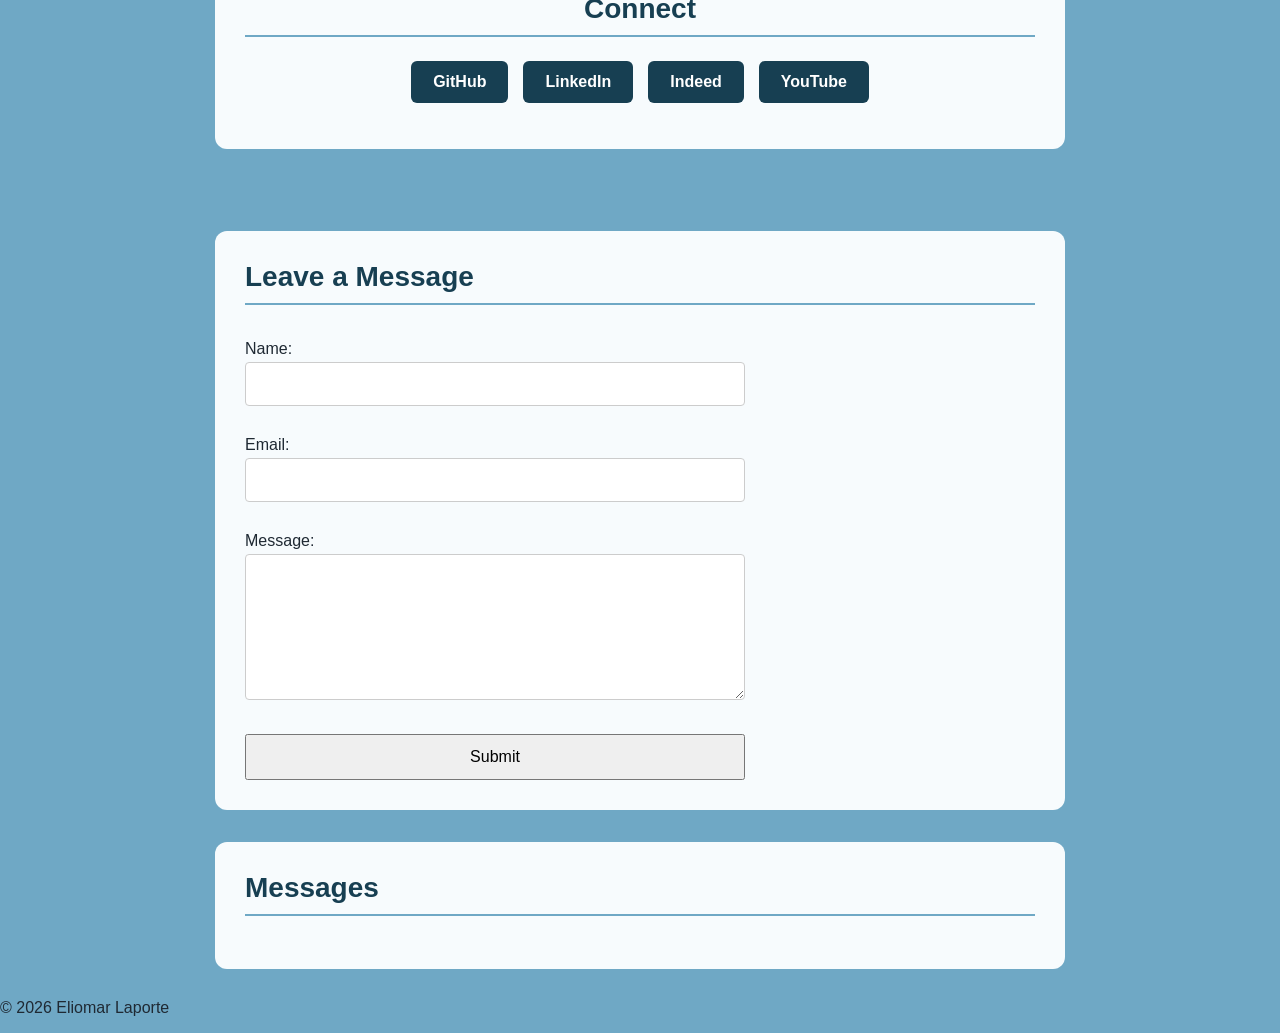
==== commit 7b466132: "added open api page" ====
--- a/index.html
+++ b/index.html
@@ -26,6 +26,8 @@
                 <li><a href="#Skills">Skills</a></li>
                 <li><a href="#Projects">Projects</a></li>
                 <li><a href="#Connect">Connect</a></li>
+                <li><a href="open-api.html">Weather</a></li>
+
             </ul>
         </nav>
     </header>
@@ -165,8 +167,7 @@
   <ul></ul>
 </section>
 
-<script src="js/index.js"></script>
-
+<script src="JS/index.js"></script>
 
 </body>
 </html>
